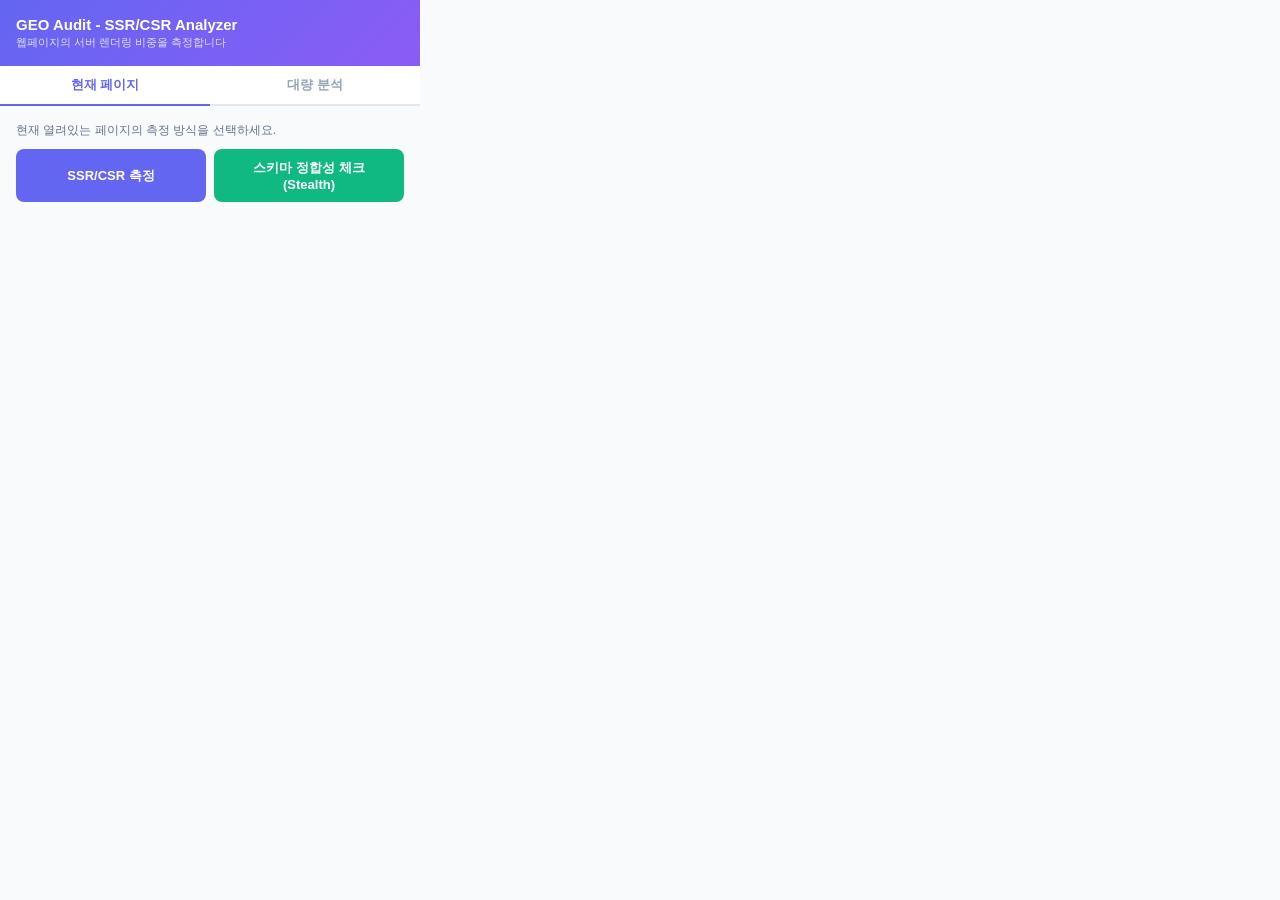
==== extension/popup.html @ 2da2a285 "feat: Add schema stealth check to extension & update deck layout" ====
<!DOCTYPE html>
<html lang="ko">
<head>
  <meta charset="UTF-8">
  <style>
    * { margin: 0; padding: 0; box-sizing: border-box; }
    body { width: 420px; font-family: -apple-system, BlinkMacSystemFont, 'Segoe UI', sans-serif; background: #f8fafc; color: #334155; }
    .header { background: linear-gradient(135deg, #6366f1, #8b5cf6); color: white; padding: 16px; }
    .header h1 { font-size: 15px; font-weight: 700; }
    .header p { font-size: 11px; opacity: 0.8; margin-top: 2px; }
    .tabs { display: flex; border-bottom: 2px solid #e2e8f0; }
    .tab { flex: 1; padding: 10px; text-align: center; font-size: 13px; font-weight: 600; cursor: pointer; background: white; border: none; color: #94a3b8; transition: all 0.2s; }
    .tab.active { color: #6366f1; border-bottom: 2px solid #6366f1; margin-bottom: -2px; }
    .tab:hover { color: #6366f1; }
    .panel { display: none; padding: 16px; }
    .panel.active { display: block; }
    button.primary { background: #6366f1; color: white; border: none; border-radius: 8px; padding: 10px 16px; font-size: 13px; font-weight: 600; cursor: pointer; width: 100%; transition: background 0.2s; }
    button.primary:hover { background: #4f46e5; }
    button.primary:disabled { background: #c7d2fe; cursor: not-allowed; }
    textarea { width: 100%; border: 1px solid #e2e8f0; border-radius: 8px; padding: 10px; font-size: 12px; font-family: monospace; resize: vertical; min-height: 100px; outline: none; }
    textarea:focus { border-color: #6366f1; box-shadow: 0 0 0 3px rgba(99,102,241,0.1); }
    .result-card { background: white; border: 1px solid #e2e8f0; border-radius: 10px; padding: 14px; margin-top: 12px; }
    .result-row { display: flex; justify-content: space-between; align-items: center; padding: 6px 0; font-size: 12px; }
    .result-row .label { color: #64748b; }
    .result-row .value { font-weight: 700; }
    .ratio-bar { height: 8px; background: #e2e8f0; border-radius: 4px; margin-top: 8px; overflow: hidden; }
    .ratio-fill { height: 100%; border-radius: 4px; transition: width 0.5s ease; }
    .tier-badge { display: inline-block; padding: 2px 8px; border-radius: 6px; font-size: 11px; font-weight: 700; }
    .tier-excellent { background: #dcfce7; color: #166534; }
    .tier-good { background: #d1fae5; color: #065f46; }
    .tier-partial { background: #fef3c7; color: #92400e; }
    .tier-poor { background: #fee2e2; color: #991b1b; }
    .progress { margin-top: 12px; }
    .progress-text { font-size: 11px; color: #64748b; margin-bottom: 4px; }
    .progress-bar { height: 6px; background: #e2e8f0; border-radius: 3px; overflow: hidden; }
    .progress-fill { height: 100%; background: #6366f1; border-radius: 3px; transition: width 0.3s; }
    .bulk-table { width: 100%; border-collapse: collapse; margin-top: 12px; font-size: 11px; }
    .bulk-table th { background: #f1f5f9; padding: 8px 6px; text-align: left; font-weight: 600; color: #475569; }
    .bulk-table td { padding: 7px 6px; border-bottom: 1px solid #f1f5f9; }
    .bulk-table tr:hover { background: #f8fafc; }
    .url-cell { max-width: 160px; overflow: hidden; text-overflow: ellipsis; white-space: nowrap; font-family: monospace; font-size: 10px; }
    .export-btn { background: #f1f5f9; color: #475569; border: 1px solid #e2e8f0; border-radius: 6px; padding: 6px 12px; font-size: 11px; font-weight: 600; cursor: pointer; margin-top: 10px; }
    .export-btn:hover { background: #e2e8f0; }
    .status-msg { font-size: 12px; color: #64748b; text-align: center; padding: 20px; }
    .error { color: #ef4444; }
    .info { background: #eff6ff; border: 1px solid #bfdbfe; border-radius: 8px; padding: 10px; font-size: 11px; color: #1e40af; margin-top: 10px; }
    .bulk-actions { display: flex; gap: 6px; margin-top: 10px; }
    .bulk-actions button { flex: 1; }
  </style>
</head>
<body>
  <div class="header">
    <h1>GEO Audit - SSR/CSR Analyzer</h1>
    <p>웹페이지의 서버 렌더링 비중을 측정합니다</p>
  </div>

  <div class="tabs">
    <button class="tab active" data-tab="single">현재 페이지</button>
    <button class="tab" data-tab="bulk">대량 분석</button>
  </div>

  <!-- 단일 페이지 분석 -->
  <div id="singlePanel" class="panel active">
    <p style="font-size:12px; color:#64748b; margin-bottom:10px;">현재 열려있는 페이지의 측정 방식을 선택하세요.</p>
    <div style="display: flex; gap: 8px;">
      <button id="analyzeBtn" class="primary">SSR/CSR 측정</button>
      <button id="schemaBtn" class="primary" style="background:#10b981;">스키마 정합성 체크 (Stealth)</button>
    </div>
    <div id="singleResult"></div>
  </div>

  <!-- 대량 분석 -->
  <div id="bulkPanel" class="panel">
    <textarea id="urlList" placeholder="분석할 URL을 한 줄에 하나씩 입력하세요.&#10;&#10;https://example.com&#10;https://example.com/product/123&#10;..."></textarea>
    <div class="info">
      브라우저 탭에서 각 URL을 열고 측정합니다. 실제 브라우저이므로 봇 차단이 없습니다.
    </div>
    <button id="bulkBtn" class="primary" style="margin-top:10px;">일괄 측정 시작</button>
    <div id="bulkProgress" class="progress" style="display:none;">
      <div class="progress-text"><span id="bulkStatus">준비 중...</span></div>
      <div class="progress-bar"><div id="bulkFill" class="progress-fill" style="width:0%"></div></div>
    </div>
    <div id="bulkResult"></div>
  </div>

  <script src="popup.js"></script>
</body>
</html>
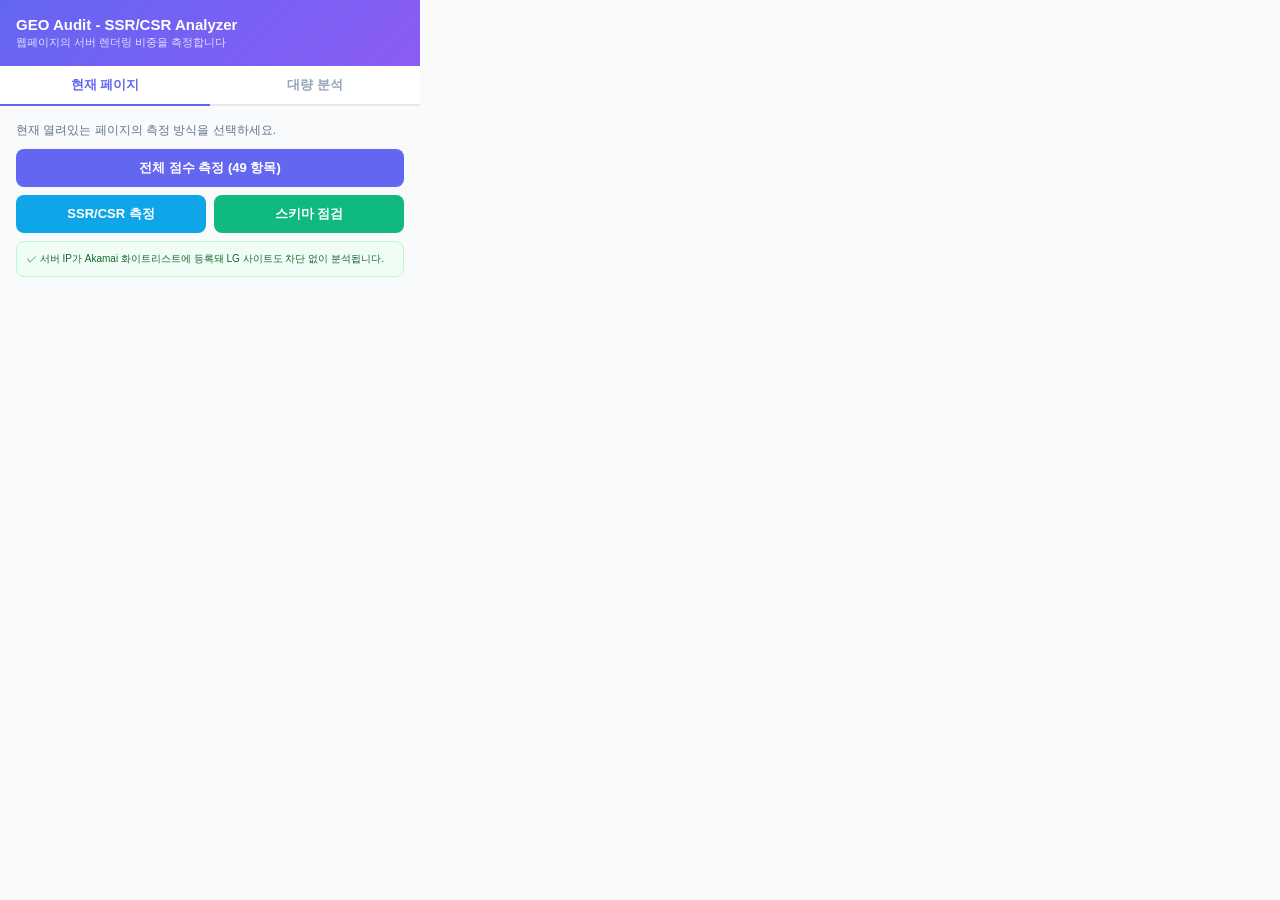
==== commit 5995e225: "feat(extension): add 전체 점수 측정 (49 항목) + whitelist 안내 + v1.1.0 기존 SSR/CSR, 스키마 외에 서버의 /analyze를 호출해 4" ====
--- a/extension/popup.html
+++ b/extension/popup.html
@@ -62,9 +62,13 @@
   <!-- 단일 페이지 분석 -->
   <div id="singlePanel" class="panel active">
     <p style="font-size:12px; color:#64748b; margin-bottom:10px;">현재 열려있는 페이지의 측정 방식을 선택하세요.</p>
+    <button id="fullScoreBtn" class="primary" style="background:#6366f1; margin-bottom:8px;">전체 점수 측정 (49 항목)</button>
     <div style="display: flex; gap: 8px;">
-      <button id="analyzeBtn" class="primary">SSR/CSR 측정</button>
-      <button id="schemaBtn" class="primary" style="background:#10b981;">스키마 정합성 체크 (Stealth)</button>
+      <button id="analyzeBtn" class="primary" style="background:#0ea5e9;">SSR/CSR 측정</button>
+      <button id="schemaBtn" class="primary" style="background:#10b981;">스키마 점검</button>
+    </div>
+    <div class="info" style="background:#f0fdf4; border-color:#bbf7d0; color:#166534; margin-top:8px; font-size:10px;">
+      ✓ 서버 IP가 Akamai 화이트리스트에 등록돼 LG 사이트도 차단 없이 분석됩니다.
     </div>
     <div id="singleResult"></div>
   </div>
@@ -75,7 +79,10 @@
     <div class="info">
       브라우저 탭에서 각 URL을 열고 측정합니다. 실제 브라우저이므로 봇 차단이 없습니다.
     </div>
-    <button id="bulkBtn" class="primary" style="margin-top:10px;">일괄 측정 시작</button>
+    <div style="display: flex; gap: 8px; margin-top:10px;">
+      <button id="bulkBtn" class="primary">SSR/CSR 측정</button>
+      <button id="bulkSchemaBtn" class="primary" style="background:#10b981;">스키마 일괄 체크 (Stealth)</button>
+    </div>
     <div id="bulkProgress" class="progress" style="display:none;">
       <div class="progress-text"><span id="bulkStatus">준비 중...</span></div>
       <div class="progress-bar"><div id="bulkFill" class="progress-fill" style="width:0%"></div></div>
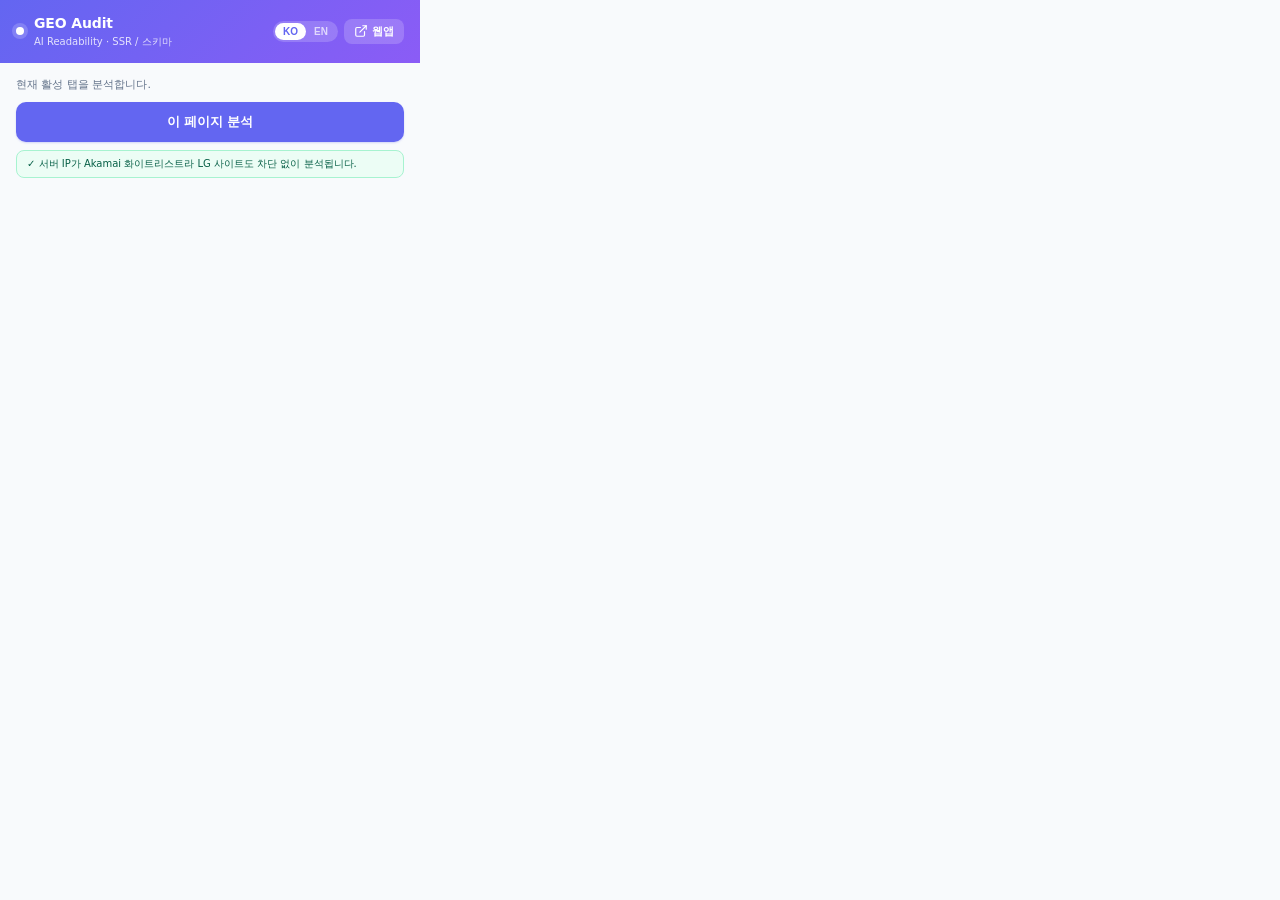
==== commit f50a6ed1: "feat(extension): redesign — single-page, i18n (KO/EN), 3-state PASS/FAIL/N/A, web tone 웹 메인과 톤앤매너 일치" ====
--- a/extension/popup.html
+++ b/extension/popup.html
@@ -2,93 +2,85 @@
 <html lang="ko">
 <head>
   <meta charset="UTF-8">
-  <style>
-    * { margin: 0; padding: 0; box-sizing: border-box; }
-    body { width: 420px; font-family: -apple-system, BlinkMacSystemFont, 'Segoe UI', sans-serif; background: #f8fafc; color: #334155; }
-    .header { background: linear-gradient(135deg, #6366f1, #8b5cf6); color: white; padding: 16px; }
-    .header h1 { font-size: 15px; font-weight: 700; }
-    .header p { font-size: 11px; opacity: 0.8; margin-top: 2px; }
-    .tabs { display: flex; border-bottom: 2px solid #e2e8f0; }
-    .tab { flex: 1; padding: 10px; text-align: center; font-size: 13px; font-weight: 600; cursor: pointer; background: white; border: none; color: #94a3b8; transition: all 0.2s; }
-    .tab.active { color: #6366f1; border-bottom: 2px solid #6366f1; margin-bottom: -2px; }
-    .tab:hover { color: #6366f1; }
-    .panel { display: none; padding: 16px; }
-    .panel.active { display: block; }
-    button.primary { background: #6366f1; color: white; border: none; border-radius: 8px; padding: 10px 16px; font-size: 13px; font-weight: 600; cursor: pointer; width: 100%; transition: background 0.2s; }
-    button.primary:hover { background: #4f46e5; }
-    button.primary:disabled { background: #c7d2fe; cursor: not-allowed; }
-    textarea { width: 100%; border: 1px solid #e2e8f0; border-radius: 8px; padding: 10px; font-size: 12px; font-family: monospace; resize: vertical; min-height: 100px; outline: none; }
-    textarea:focus { border-color: #6366f1; box-shadow: 0 0 0 3px rgba(99,102,241,0.1); }
-    .result-card { background: white; border: 1px solid #e2e8f0; border-radius: 10px; padding: 14px; margin-top: 12px; }
-    .result-row { display: flex; justify-content: space-between; align-items: center; padding: 6px 0; font-size: 12px; }
-    .result-row .label { color: #64748b; }
-    .result-row .value { font-weight: 700; }
-    .ratio-bar { height: 8px; background: #e2e8f0; border-radius: 4px; margin-top: 8px; overflow: hidden; }
-    .ratio-fill { height: 100%; border-radius: 4px; transition: width 0.5s ease; }
-    .tier-badge { display: inline-block; padding: 2px 8px; border-radius: 6px; font-size: 11px; font-weight: 700; }
-    .tier-excellent { background: #dcfce7; color: #166534; }
-    .tier-good { background: #d1fae5; color: #065f46; }
-    .tier-partial { background: #fef3c7; color: #92400e; }
-    .tier-poor { background: #fee2e2; color: #991b1b; }
-    .progress { margin-top: 12px; }
-    .progress-text { font-size: 11px; color: #64748b; margin-bottom: 4px; }
-    .progress-bar { height: 6px; background: #e2e8f0; border-radius: 3px; overflow: hidden; }
-    .progress-fill { height: 100%; background: #6366f1; border-radius: 3px; transition: width 0.3s; }
-    .bulk-table { width: 100%; border-collapse: collapse; margin-top: 12px; font-size: 11px; }
-    .bulk-table th { background: #f1f5f9; padding: 8px 6px; text-align: left; font-weight: 600; color: #475569; }
-    .bulk-table td { padding: 7px 6px; border-bottom: 1px solid #f1f5f9; }
-    .bulk-table tr:hover { background: #f8fafc; }
-    .url-cell { max-width: 160px; overflow: hidden; text-overflow: ellipsis; white-space: nowrap; font-family: monospace; font-size: 10px; }
-    .export-btn { background: #f1f5f9; color: #475569; border: 1px solid #e2e8f0; border-radius: 6px; padding: 6px 12px; font-size: 11px; font-weight: 600; cursor: pointer; margin-top: 10px; }
-    .export-btn:hover { background: #e2e8f0; }
-    .status-msg { font-size: 12px; color: #64748b; text-align: center; padding: 20px; }
-    .error { color: #ef4444; }
-    .info { background: #eff6ff; border: 1px solid #bfdbfe; border-radius: 8px; padding: 10px; font-size: 11px; color: #1e40af; margin-top: 10px; }
-    .bulk-actions { display: flex; gap: 6px; margin-top: 10px; }
-    .bulk-actions button { flex: 1; }
-  </style>
+  <link rel="stylesheet" href="popup.css">
 </head>
 <body>
-  <div class="header">
-    <h1>GEO Audit - SSR/CSR Analyzer</h1>
-    <p>웹페이지의 서버 렌더링 비중을 측정합니다</p>
-  </div>
+  <!-- Header -->
+  <header class="hdr">
+    <div class="hdr-row">
+      <div class="brand">
+        <div class="brand-dot"></div>
+        <div>
+          <h1 class="brand-name">GEO Audit</h1>
+          <p class="brand-sub" data-i18n="brand_sub">AI Readability · SSR / Schema</p>
+        </div>
+      </div>
+      <div class="hdr-actions">
+        <button class="lang-toggle" id="langToggle" title="Toggle language">
+          <span class="lang-pill" data-lang="ko">KO</span>
+          <span class="lang-pill" data-lang="en">EN</span>
+        </button>
+        <a id="openWebLink" class="link-btn" target="_blank" rel="noopener" title="Open full app">
+          <svg viewBox="0 0 24 24" width="14" height="14" fill="none" stroke="currentColor" stroke-width="2" stroke-linecap="round" stroke-linejoin="round"><path d="M18 13v6a2 2 0 0 1-2 2H5a2 2 0 0 1-2-2V8a2 2 0 0 1 2-2h6"/><polyline points="15 3 21 3 21 9"/><line x1="10" y1="14" x2="21" y2="3"/></svg>
+          <span data-i18n="open_web">Open app</span>
+        </a>
+      </div>
+    </div>
+  </header>
 
-  <div class="tabs">
-    <button class="tab active" data-tab="single">현재 페이지</button>
-    <button class="tab" data-tab="bulk">대량 분석</button>
-  </div>
+  <!-- Body -->
+  <main class="body">
+    <p class="intro" data-i18n="intro">Analyze the page currently open in your active tab.</p>
 
-  <!-- 단일 페이지 분석 -->
-  <div id="singlePanel" class="panel active">
-    <p style="font-size:12px; color:#64748b; margin-bottom:10px;">현재 열려있는 페이지의 측정 방식을 선택하세요.</p>
-    <button id="fullScoreBtn" class="primary" style="background:#6366f1; margin-bottom:8px;">전체 점수 측정 (49 항목)</button>
-    <div style="display: flex; gap: 8px;">
-      <button id="analyzeBtn" class="primary" style="background:#0ea5e9;">SSR/CSR 측정</button>
-      <button id="schemaBtn" class="primary" style="background:#10b981;">스키마 점검</button>
+    <button id="analyzeBtn" class="btn-primary">
+      <span data-i18n="analyze_btn">Analyze this page</span>
+    </button>
+
+    <div class="hint" data-i18n="whitelist_hint">
+      ✓ Server IP is on Akamai whitelist — LG sites analyze without blocks.
     </div>
-    <div class="info" style="background:#f0fdf4; border-color:#bbf7d0; color:#166534; margin-top:8px; font-size:10px;">
-      ✓ 서버 IP가 Akamai 화이트리스트에 등록돼 LG 사이트도 차단 없이 분석됩니다.
+
+    <!-- Loading state -->
+    <div id="loading" class="loading hidden">
+      <div class="spinner"></div>
+      <p data-i18n="loading_msg">Measuring score, SSR/CSR and schema…</p>
     </div>
-    <div id="singleResult"></div>
-  </div>
 
-  <!-- 대량 분석 -->
-  <div id="bulkPanel" class="panel">
-    <textarea id="urlList" placeholder="분석할 URL을 한 줄에 하나씩 입력하세요.&#10;&#10;https://example.com&#10;https://example.com/product/123&#10;..."></textarea>
-    <div class="info">
-      브라우저 탭에서 각 URL을 열고 측정합니다. 실제 브라우저이므로 봇 차단이 없습니다.
+    <!-- Error -->
+    <div id="error" class="error-box hidden"></div>
+
+    <!-- Result -->
+    <div id="result" class="result hidden">
+      <!-- Score header -->
+      <div class="score-card">
+        <div class="score-url" id="resUrl"></div>
+        <div class="score-main">
+          <div class="score-value" id="resTotal">-</div>
+          <div class="score-side">
+            <span class="grade-badge" id="resGrade">-</span>
+            <span class="page-type-badge" id="resPageType"></span>
+          </div>
+        </div>
+        <div class="score-bar"><div class="score-bar-fill" id="resBar"></div></div>
+      </div>
+
+      <!-- CSR / SSR ratio -->
+      <div class="csr-card" id="csrCard">
+        <div class="csr-row">
+          <span class="csr-label" data-i18n="csr_label">SSR / CSR</span>
+          <span class="csr-tier-badge" id="csrTier">-</span>
+        </div>
+        <div class="csr-row csr-detail">
+          <span><span data-i18n="ssr_chars">SSR chars</span>: <b id="ssrChars">-</b></span>
+          <span><span data-i18n="csr_chars">CSR chars</span>: <b id="csrChars">-</b></span>
+          <span><span data-i18n="ratio">Ratio</span>: <b id="csrRatio">-</b></span>
+        </div>
+      </div>
+
+      <!-- Category cards (Performance / Accessibility / SEO / AI Readiness) -->
+      <div id="categoryCards"></div>
     </div>
-    <div style="display: flex; gap: 8px; margin-top:10px;">
-      <button id="bulkBtn" class="primary">SSR/CSR 측정</button>
-      <button id="bulkSchemaBtn" class="primary" style="background:#10b981;">스키마 일괄 체크 (Stealth)</button>
-    </div>
-    <div id="bulkProgress" class="progress" style="display:none;">
-      <div class="progress-text"><span id="bulkStatus">준비 중...</span></div>
-      <div class="progress-bar"><div id="bulkFill" class="progress-fill" style="width:0%"></div></div>
-    </div>
-    <div id="bulkResult"></div>
-  </div>
+  </main>
 
   <script src="popup.js"></script>
 </body>
--- a/extension/popup.css
+++ b/extension/popup.css
@@ -0,0 +1,276 @@
+/* ────────────────────────────────────────────────────────────────────────────
+   GEO Audit — Chrome Extension
+   Design tokens follow the main web app (static/index.html):
+   - Performance  indigo  #6366f1
+   - Accessibility emerald #10b981
+   - SEO          blue    #3b82f6
+   - AI Readiness rose    #f43f5e
+   - Slate scale  for chrome / borders / text
+─────────────────────────────────────────────────────────────────────────── */
+
+:root {
+  --c-bg:          #f8fafc;
+  --c-surface:     #ffffff;
+  --c-border:      #e2e8f0;
+  --c-border-soft: #f1f5f9;
+  --c-text:        #1e293b;
+  --c-text-mid:    #475569;
+  --c-text-soft:   #64748b;
+  --c-text-mute:   #94a3b8;
+  --c-indigo:      #6366f1;
+  --c-indigo-dark: #4f46e5;
+  --c-emerald:     #10b981;
+  --c-blue:        #3b82f6;
+  --c-rose:        #f43f5e;
+  --c-amber:       #f59e0b;
+  --c-red:         #ef4444;
+  --shadow-soft:   0 1px 2px rgba(15, 23, 42, .04), 0 2px 8px rgba(15, 23, 42, .04);
+  --shadow-card:   0 1px 3px rgba(15, 23, 42, .06), 0 4px 16px rgba(15, 23, 42, .06);
+}
+
+* { margin: 0; padding: 0; box-sizing: border-box; }
+
+body {
+  width: 420px;
+  font-family: 'Pretendard Variable', 'Pretendard', -apple-system, BlinkMacSystemFont, 'Segoe UI', system-ui, sans-serif;
+  background: var(--c-bg);
+  color: var(--c-text);
+  font-size: 13px;
+  line-height: 1.4;
+}
+
+.hidden { display: none !important; }
+
+/* ── Header ───────────────────────────────────────────────────────────── */
+.hdr {
+  background: linear-gradient(135deg, #6366f1 0%, #8b5cf6 100%);
+  color: white;
+  padding: 14px 16px;
+}
+.hdr-row { display: flex; align-items: center; justify-content: space-between; gap: 8px; }
+.brand { display: flex; align-items: center; gap: 10px; min-width: 0; }
+.brand-dot {
+  width: 8px; height: 8px; border-radius: 50%;
+  background: white; box-shadow: 0 0 0 4px rgba(255,255,255,.18);
+  flex-shrink: 0;
+}
+.brand-name { font-size: 14px; font-weight: 700; letter-spacing: -.01em; }
+.brand-sub  { font-size: 10px; opacity: .82; margin-top: 1px; }
+.hdr-actions { display: flex; align-items: center; gap: 6px; flex-shrink: 0; }
+
+.lang-toggle {
+  display: inline-flex; padding: 2px; background: rgba(255,255,255,.18);
+  border: none; border-radius: 999px; cursor: pointer; gap: 0;
+}
+.lang-pill {
+  font-size: 10px; font-weight: 700; padding: 3px 8px; border-radius: 999px;
+  color: rgba(255,255,255,.7); transition: all .15s ease;
+}
+.lang-pill.active { background: white; color: var(--c-indigo); }
+
+.link-btn {
+  display: inline-flex; align-items: center; gap: 4px;
+  font-size: 11px; font-weight: 600;
+  color: white; text-decoration: none;
+  padding: 5px 10px; border-radius: 8px;
+  background: rgba(255,255,255,.18); transition: background .15s ease;
+}
+.link-btn:hover { background: rgba(255,255,255,.28); }
+.link-btn svg { flex-shrink: 0; }
+
+/* ── Body ─────────────────────────────────────────────────────────────── */
+.body { padding: 14px 16px 18px; }
+
+.intro { font-size: 11px; color: var(--c-text-soft); margin-bottom: 10px; }
+
+.btn-primary {
+  width: 100%;
+  background: var(--c-indigo); color: white;
+  border: none; border-radius: 10px;
+  padding: 11px 16px;
+  font-size: 13px; font-weight: 600;
+  cursor: pointer;
+  transition: background .15s ease, transform .05s ease;
+  box-shadow: 0 1px 2px rgba(99,102,241,.25);
+}
+.btn-primary:hover { background: var(--c-indigo-dark); }
+.btn-primary:active { transform: translateY(1px); }
+.btn-primary:disabled { background: #c7d2fe; cursor: not-allowed; box-shadow: none; }
+
+.hint {
+  margin-top: 8px;
+  font-size: 10px; color: #065f46;
+  background: #ecfdf5; border: 1px solid #a7f3d0;
+  border-radius: 8px; padding: 6px 10px;
+}
+
+/* ── Loading / Error ──────────────────────────────────────────────────── */
+.loading {
+  display: flex; flex-direction: column; align-items: center; gap: 10px;
+  padding: 24px 0; color: var(--c-text-soft); font-size: 12px;
+}
+.spinner {
+  width: 24px; height: 24px;
+  border: 2.5px solid var(--c-border);
+  border-top-color: var(--c-indigo);
+  border-radius: 50%;
+  animation: spin .7s linear infinite;
+}
+@keyframes spin { to { transform: rotate(360deg); } }
+
+.error-box {
+  margin-top: 12px;
+  background: #fef2f2; border: 1px solid #fecaca; color: #991b1b;
+  border-radius: 10px; padding: 10px 12px; font-size: 12px;
+}
+
+/* ── Result: Score card ───────────────────────────────────────────────── */
+.result { margin-top: 14px; display: flex; flex-direction: column; gap: 10px; }
+
+.score-card {
+  background: var(--c-surface); border: 1px solid var(--c-border);
+  border-radius: 14px; padding: 14px;
+  box-shadow: var(--shadow-soft);
+}
+.score-url {
+  font-family: ui-monospace, SFMono-Regular, 'SF Mono', Menlo, monospace;
+  font-size: 10px; color: var(--c-text-mute);
+  overflow: hidden; text-overflow: ellipsis; white-space: nowrap;
+  margin-bottom: 8px;
+}
+.score-main {
+  display: flex; align-items: center; gap: 12px;
+  padding: 8px 0 10px;
+}
+.score-value {
+  font-size: 36px; font-weight: 800; color: var(--c-text);
+  letter-spacing: -.02em; line-height: 1;
+}
+.score-side { display: flex; flex-direction: column; gap: 5px; align-items: flex-start; }
+
+.grade-badge {
+  font-size: 11px; font-weight: 700; padding: 3px 10px; border-radius: 999px;
+}
+.grade-good      { background: #d1fae5; color: #065f46; }
+.grade-need      { background: #fef3c7; color: #92400e; }
+.grade-poor      { background: #fee2e2; color: #991b1b; }
+
+.page-type-badge {
+  font-size: 10px; font-weight: 600; padding: 2px 8px; border-radius: 999px;
+  background: #eef2ff; color: var(--c-indigo);
+  border: 1px solid #c7d2fe;
+}
+.page-type-badge:empty { display: none; }
+
+.score-bar {
+  height: 6px; background: var(--c-border-soft);
+  border-radius: 3px; overflow: hidden;
+}
+.score-bar-fill {
+  height: 100%; border-radius: 3px;
+  background: linear-gradient(90deg, var(--c-indigo), #8b5cf6);
+  transition: width .5s ease;
+}
+
+/* ── CSR card ─────────────────────────────────────────────────────────── */
+.csr-card {
+  background: var(--c-surface); border: 1px solid var(--c-border);
+  border-radius: 12px; padding: 10px 12px;
+  box-shadow: var(--shadow-soft);
+}
+.csr-row {
+  display: flex; align-items: center; justify-content: space-between;
+  gap: 8px;
+}
+.csr-label { font-size: 11px; font-weight: 600; color: var(--c-text-mid); }
+.csr-detail {
+  margin-top: 6px;
+  font-size: 10px; color: var(--c-text-soft);
+}
+.csr-detail b { color: var(--c-text); font-weight: 700; }
+.csr-tier-badge {
+  font-size: 10px; font-weight: 700; padding: 2px 8px; border-radius: 999px;
+}
+.tier-excellent  { background: #d1fae5; color: #065f46; }
+.tier-good       { background: #d1fae5; color: #065f46; }
+.tier-partial    { background: #fef3c7; color: #92400e; }
+.tier-poor       { background: #fee2e2; color: #991b1b; }
+.tier-na, .tier-blocked, .tier-skipped, .tier-unavailable {
+  background: #f1f5f9; color: var(--c-text-soft);
+}
+
+/* ── Category cards ───────────────────────────────────────────────────── */
+.cat-card {
+  background: var(--c-surface); border: 1px solid var(--c-border);
+  border-radius: 12px; padding: 12px;
+  box-shadow: var(--shadow-soft);
+}
+.cat-head {
+  display: flex; align-items: center; gap: 10px;
+  cursor: pointer; user-select: none;
+}
+.cat-icon {
+  width: 28px; height: 28px; border-radius: 8px;
+  display: flex; align-items: center; justify-content: center;
+  font-size: 14px; flex-shrink: 0;
+}
+.cat-icon-performance   { background: rgba(99,102,241,.12);  color: var(--c-indigo); }
+.cat-icon-accessibility { background: rgba(16,185,129,.12);  color: var(--c-emerald); }
+.cat-icon-seo           { background: rgba(59,130,246,.12);  color: var(--c-blue); }
+.cat-icon-ai_readiness  { background: rgba(244,63,94,.12);   color: var(--c-rose); }
+
+.cat-info { flex: 1; min-width: 0; }
+.cat-name { font-size: 12px; font-weight: 700; color: var(--c-text); }
+.cat-meta { font-size: 10px; color: var(--c-text-soft); margin-top: 2px; }
+.cat-meta .pill {
+  display: inline-block; padding: 1px 6px; border-radius: 999px;
+  background: var(--c-border-soft); color: var(--c-text-mid);
+  font-weight: 600; margin-left: 4px;
+}
+.cat-meta .pill.pass    { background: #d1fae5; color: #065f46; }
+.cat-meta .pill.na      { background: #f1f5f9; color: var(--c-text-soft); }
+
+.cat-chevron {
+  width: 14px; height: 14px;
+  color: var(--c-text-mute); flex-shrink: 0;
+  transition: transform .2s ease;
+}
+.cat-card.open .cat-chevron { transform: rotate(180deg); }
+
+.cat-bar {
+  height: 4px; background: var(--c-border-soft);
+  border-radius: 2px; overflow: hidden; margin-top: 8px;
+}
+.cat-bar-fill { height: 100%; border-radius: 2px; transition: width .4s ease; }
+
+.cat-items {
+  display: none;
+  margin-top: 10px; padding-top: 10px;
+  border-top: 1px dashed var(--c-border);
+  flex-direction: column; gap: 6px;
+}
+.cat-card.open .cat-items { display: flex; }
+
+.item {
+  display: flex; align-items: flex-start; gap: 8px;
+  padding: 8px 10px; border-radius: 8px; border: 1px solid transparent;
+}
+.item-pass { background: #ecfdf5; border-color: #d1fae5; }
+.item-fail { background: #fef2f2; border-color: #fecaca; }
+.item-na   { background: #f8fafc; border-color: var(--c-border); }
+
+.item-icon { font-size: 13px; line-height: 1; flex-shrink: 0; margin-top: 1px; }
+.item-pass .item-icon { color: #059669; }
+.item-fail .item-icon { color: #dc2626; }
+.item-na   .item-icon { color: var(--c-text-mute); }
+
+.item-body { flex: 1; min-width: 0; }
+.item-label { font-size: 11px; font-weight: 600; color: var(--c-text); }
+.item-pass .item-label { color: #065f46; }
+.item-fail .item-label { color: #991b1b; }
+.item-na   .item-label { color: var(--c-text-soft); }
+.item-value, .item-hint {
+  font-size: 10px; color: var(--c-text-soft); margin-top: 2px;
+  word-break: break-word;
+}
+.item-fail .item-hint { color: #b91c1c; }
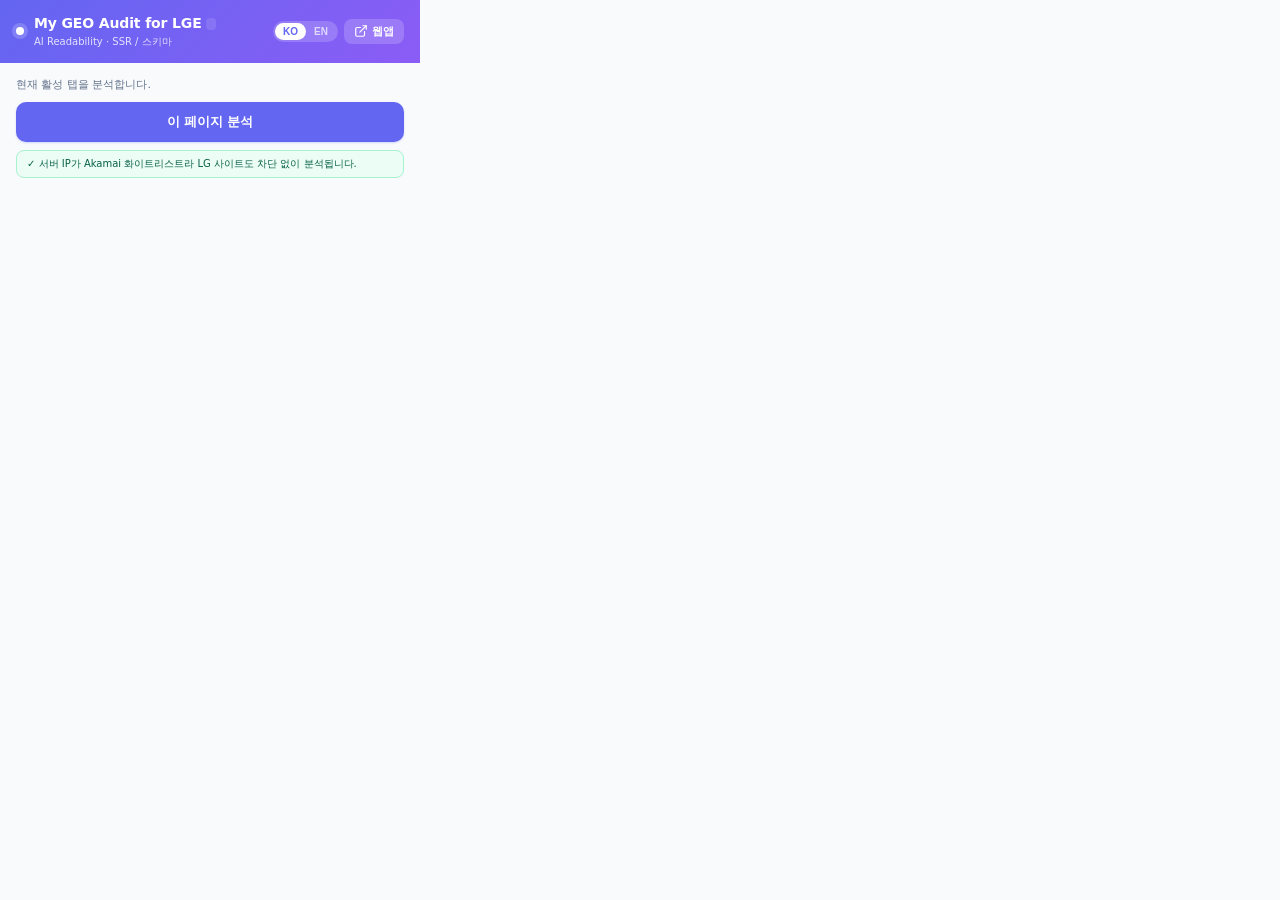
==== commit 37e92e91: "feat: rebrand 'My GEO Audit for LGE' v2.0 + 100점 만점 가중치 + auto version-bump hook scoring_config (.js" ====
--- a/extension/popup.html
+++ b/extension/popup.html
@@ -11,7 +11,7 @@
       <div class="brand">
         <div class="brand-dot"></div>
         <div>
-          <h1 class="brand-name">GEO Audit</h1>
+          <h1 class="brand-name">My GEO Audit for LGE <span class="brand-version" id="brandVersion"></span></h1>
           <p class="brand-sub" data-i18n="brand_sub">AI Readability · SSR / Schema</p>
         </div>
       </div>
--- a/extension/popup.css
+++ b/extension/popup.css
@@ -55,6 +55,13 @@
   flex-shrink: 0;
 }
 .brand-name { font-size: 14px; font-weight: 700; letter-spacing: -.01em; }
+.brand-version {
+  font-size: 9px; font-weight: 600;
+  opacity: .65; margin-left: 4px;
+  padding: 1px 5px; border-radius: 4px;
+  background: rgba(255,255,255,.18);
+  vertical-align: 1px;
+}
 .brand-sub  { font-size: 10px; opacity: .82; margin-top: 1px; }
 .hdr-actions { display: flex; align-items: center; gap: 6px; flex-shrink: 0; }
 
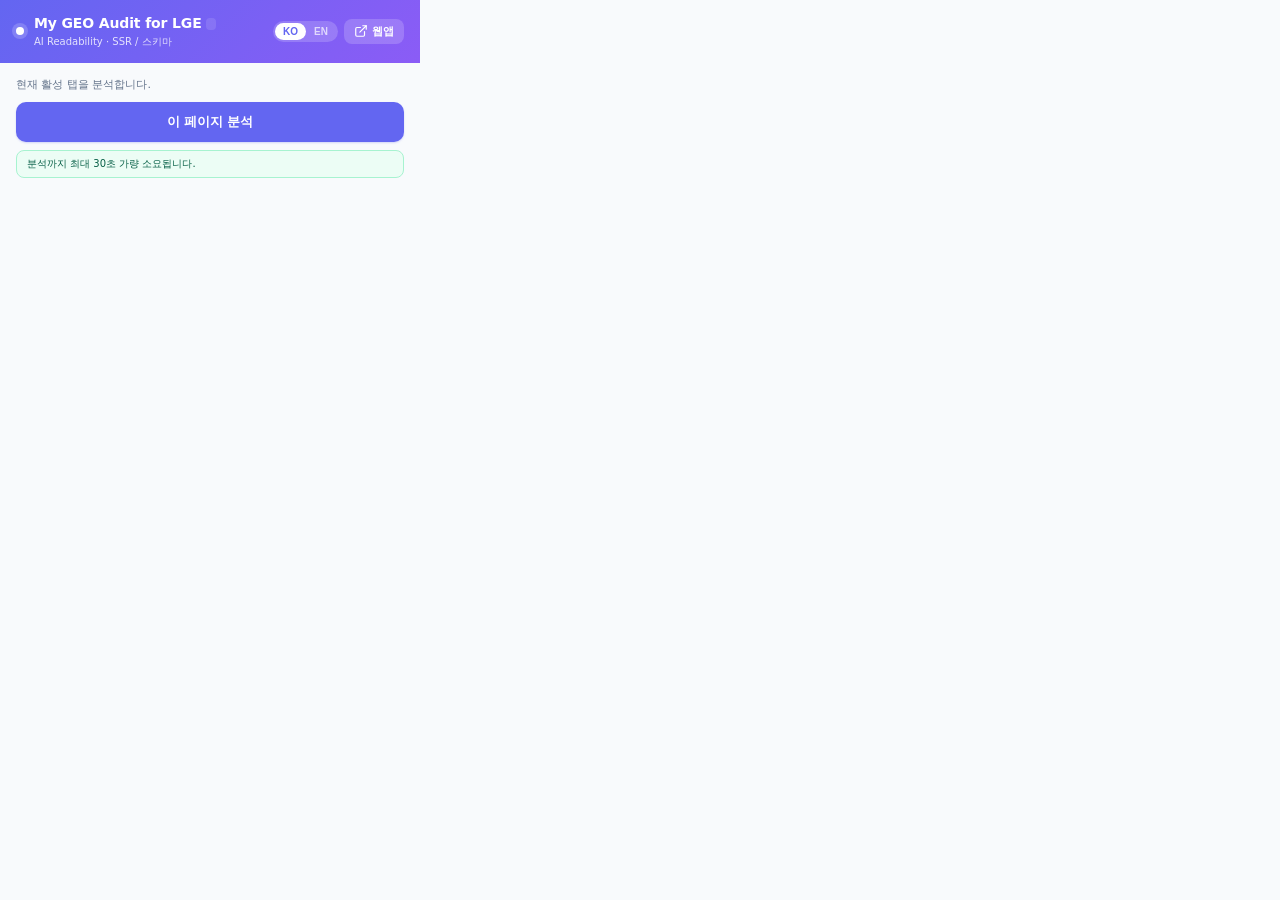
==== commit 22f7de16: "fix(extension): replace whitelist hint with duration notice 기존 "✓ Server IP is on Akamai whitelist…"" ====
--- a/extension/popup.html
+++ b/extension/popup.html
@@ -36,8 +36,8 @@
       <span data-i18n="analyze_btn">Analyze this page</span>
     </button>
 
-    <div class="hint" data-i18n="whitelist_hint">
-      ✓ Server IP is on Akamai whitelist — LG sites analyze without blocks.
+    <div class="hint" data-i18n="duration_hint">
+      Analysis takes up to ~30 seconds.
     </div>
 
     <!-- Loading state -->
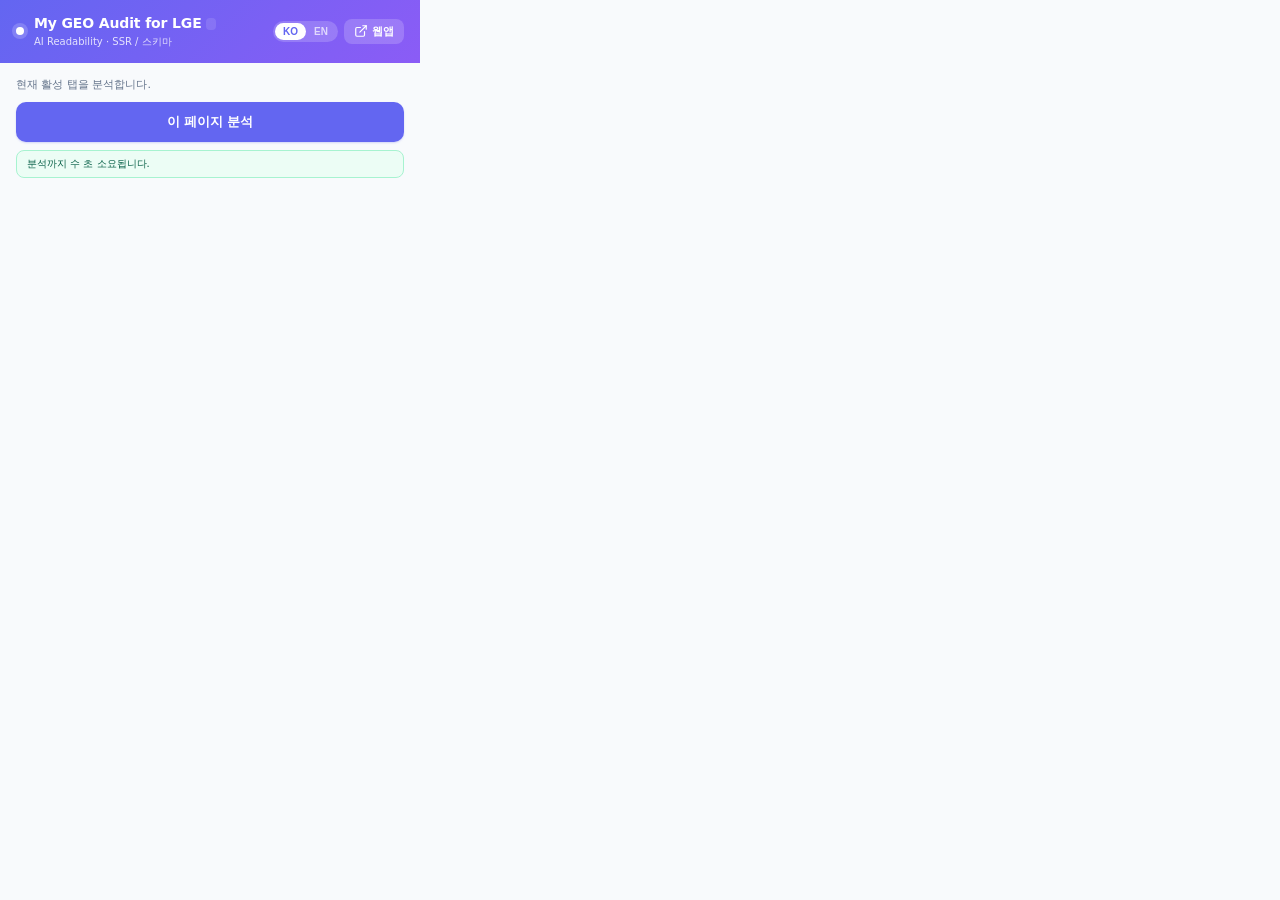
==== commit 53e2866c: "feat(extension): v2.3 — SSR/CSR을 직접 측정 대신 baseline 호출 확장이 /analyze 를 lightweight 모드로 호출 → Playwright" ====
--- a/extension/popup.html
+++ b/extension/popup.html
@@ -64,16 +64,26 @@
         <div class="score-bar"><div class="score-bar-fill" id="resBar"></div></div>
       </div>
 
-      <!-- CSR / SSR ratio -->
+      <!-- CSR / SSR ratio (baseline reference, not live) -->
       <div class="csr-card" id="csrCard">
         <div class="csr-row">
           <span class="csr-label" data-i18n="csr_label">SSR / CSR</span>
           <span class="csr-tier-badge" id="csrTier">-</span>
         </div>
-        <div class="csr-row csr-detail">
-          <span><span data-i18n="ssr_chars">SSR chars</span>: <b id="ssrChars">-</b></span>
-          <span><span data-i18n="csr_chars">CSR chars</span>: <b id="csrChars">-</b></span>
-          <span><span data-i18n="ratio">Ratio</span>: <b id="csrRatio">-</b></span>
+        <!-- baseline 매칭 성공 -->
+        <div id="csrData">
+          <div class="csr-row csr-detail">
+            <span><span data-i18n="ssr_chars">SSR chars</span>: <b id="ssrChars">-</b></span>
+            <span><span data-i18n="csr_chars">CSR chars</span>: <b id="csrChars">-</b></span>
+            <span><span data-i18n="ratio">Ratio</span>: <b id="csrRatio">-</b></span>
+          </div>
+          <div class="csr-baseline-note hidden" id="csrBaselineNote" data-i18n="csr_baseline_note">Baseline sample average (not measured live).</div>
+        </div>
+        <!-- baseline 매칭 실패 → 관리자 요청 안내 -->
+        <div class="csr-nomatch hidden" id="csrNoMatch">
+          <div class="csr-nomatch-title" data-i18n="csr_no_match_title">No baseline for this page type</div>
+          <p class="csr-nomatch-msg" data-i18n="csr_no_match_msg">There is no baseline data for this page type. Please request that an item score be added.</p>
+          <a class="csr-nomatch-mail" id="csrAdminMail" href="mailto:ts.moon@lge.com">ts.moon@lge.com</a>
         </div>
       </div>
 
--- a/extension/popup.css
+++ b/extension/popup.css
@@ -205,6 +205,15 @@
 .tier-na, .tier-blocked, .tier-skipped, .tier-unavailable {
   background: #f1f5f9; color: var(--c-text-soft);
 }
+.csr-baseline-note { font-size: 9px; color: var(--c-text-mute); margin-top: 6px; }
+.csr-nomatch {
+  margin-top: 8px; padding: 10px;
+  background: #fffbeb; border: 1px solid #fde68a; border-radius: 8px;
+}
+.csr-nomatch-title { font-size: 11px; font-weight: 700; color: #92400e; margin-bottom: 4px; }
+.csr-nomatch-msg { font-size: 10px; color: var(--c-text-soft); line-height: 1.5; margin: 0 0 6px; }
+.csr-nomatch-mail { font-size: 11px; font-weight: 700; color: var(--c-indigo); text-decoration: none; }
+.csr-nomatch-mail:hover { text-decoration: underline; }
 
 /* ── Category cards ───────────────────────────────────────────────────── */
 .cat-card {
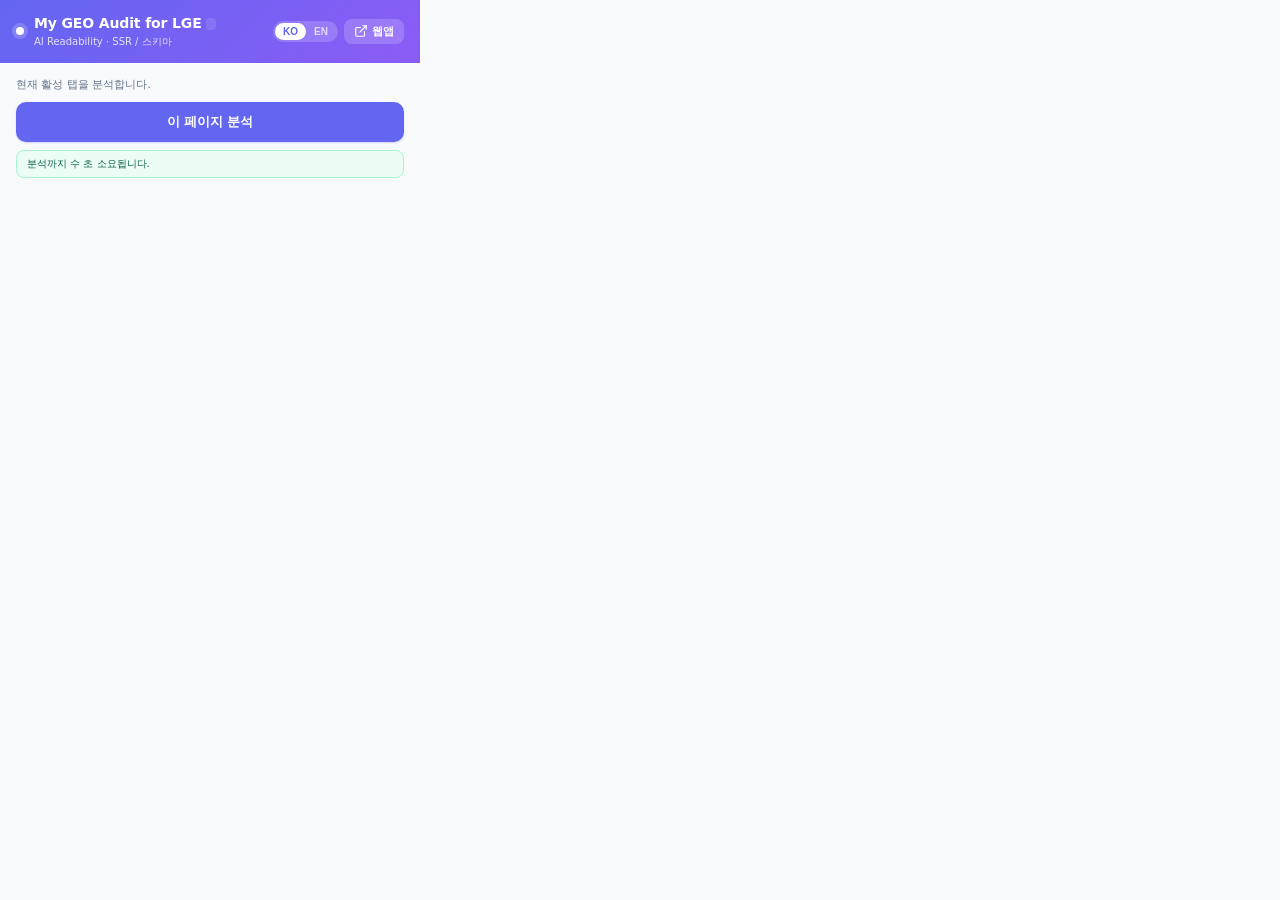
==== commit d6fa1176: "feat(extension): page_type 표본 없으면 사이트 전체 평균 baseline fallback 확장에서 매칭되는 page_type baseline이 없을 때 관리자" ====
--- a/extension/popup.html
+++ b/extension/popup.html
@@ -70,21 +70,17 @@
           <span class="csr-label" data-i18n="csr_label">SSR / CSR</span>
           <span class="csr-tier-badge" id="csrTier">-</span>
         </div>
-        <!-- baseline 매칭 성공 -->
+        <!-- baseline 표시 (page_type 표본 또는 사이트 전체 평균) -->
         <div id="csrData">
           <div class="csr-row csr-detail">
             <span><span data-i18n="ssr_chars">SSR chars</span>: <b id="ssrChars">-</b></span>
             <span><span data-i18n="csr_chars">CSR chars</span>: <b id="csrChars">-</b></span>
             <span><span data-i18n="ratio">Ratio</span>: <b id="csrRatio">-</b></span>
           </div>
-          <div class="csr-baseline-note hidden" id="csrBaselineNote" data-i18n="csr_baseline_note">Baseline sample average (not measured live).</div>
+          <div class="csr-baseline-note hidden" id="csrNote"></div>
         </div>
-        <!-- baseline 매칭 실패 → 관리자 요청 안내 -->
-        <div class="csr-nomatch hidden" id="csrNoMatch">
-          <div class="csr-nomatch-title" data-i18n="csr_no_match_title">No baseline for this page type</div>
-          <p class="csr-nomatch-msg" data-i18n="csr_no_match_msg">There is no baseline data for this page type. Please request that an item score be added.</p>
-          <a class="csr-nomatch-mail" id="csrAdminMail" href="mailto:ts.moon@lge.com">ts.moon@lge.com</a>
-        </div>
+        <!-- baseline 자체가 없는 예외 케이스 -->
+        <div class="csr-baseline-note hidden" id="csrUnavail" data-i18n="csr_unavailable">SSR/CSR baseline unavailable.</div>
       </div>
 
       <!-- Category cards (Performance / Accessibility / SEO / AI Readiness) -->
--- a/extension/popup.css
+++ b/extension/popup.css
@@ -206,14 +206,6 @@
   background: #f1f5f9; color: var(--c-text-soft);
 }
 .csr-baseline-note { font-size: 9px; color: var(--c-text-mute); margin-top: 6px; }
-.csr-nomatch {
-  margin-top: 8px; padding: 10px;
-  background: #fffbeb; border: 1px solid #fde68a; border-radius: 8px;
-}
-.csr-nomatch-title { font-size: 11px; font-weight: 700; color: #92400e; margin-bottom: 4px; }
-.csr-nomatch-msg { font-size: 10px; color: var(--c-text-soft); line-height: 1.5; margin: 0 0 6px; }
-.csr-nomatch-mail { font-size: 11px; font-weight: 700; color: var(--c-indigo); text-decoration: none; }
-.csr-nomatch-mail:hover { text-decoration: underline; }
 
 /* ── Category cards ───────────────────────────────────────────────────── */
 .cat-card {
